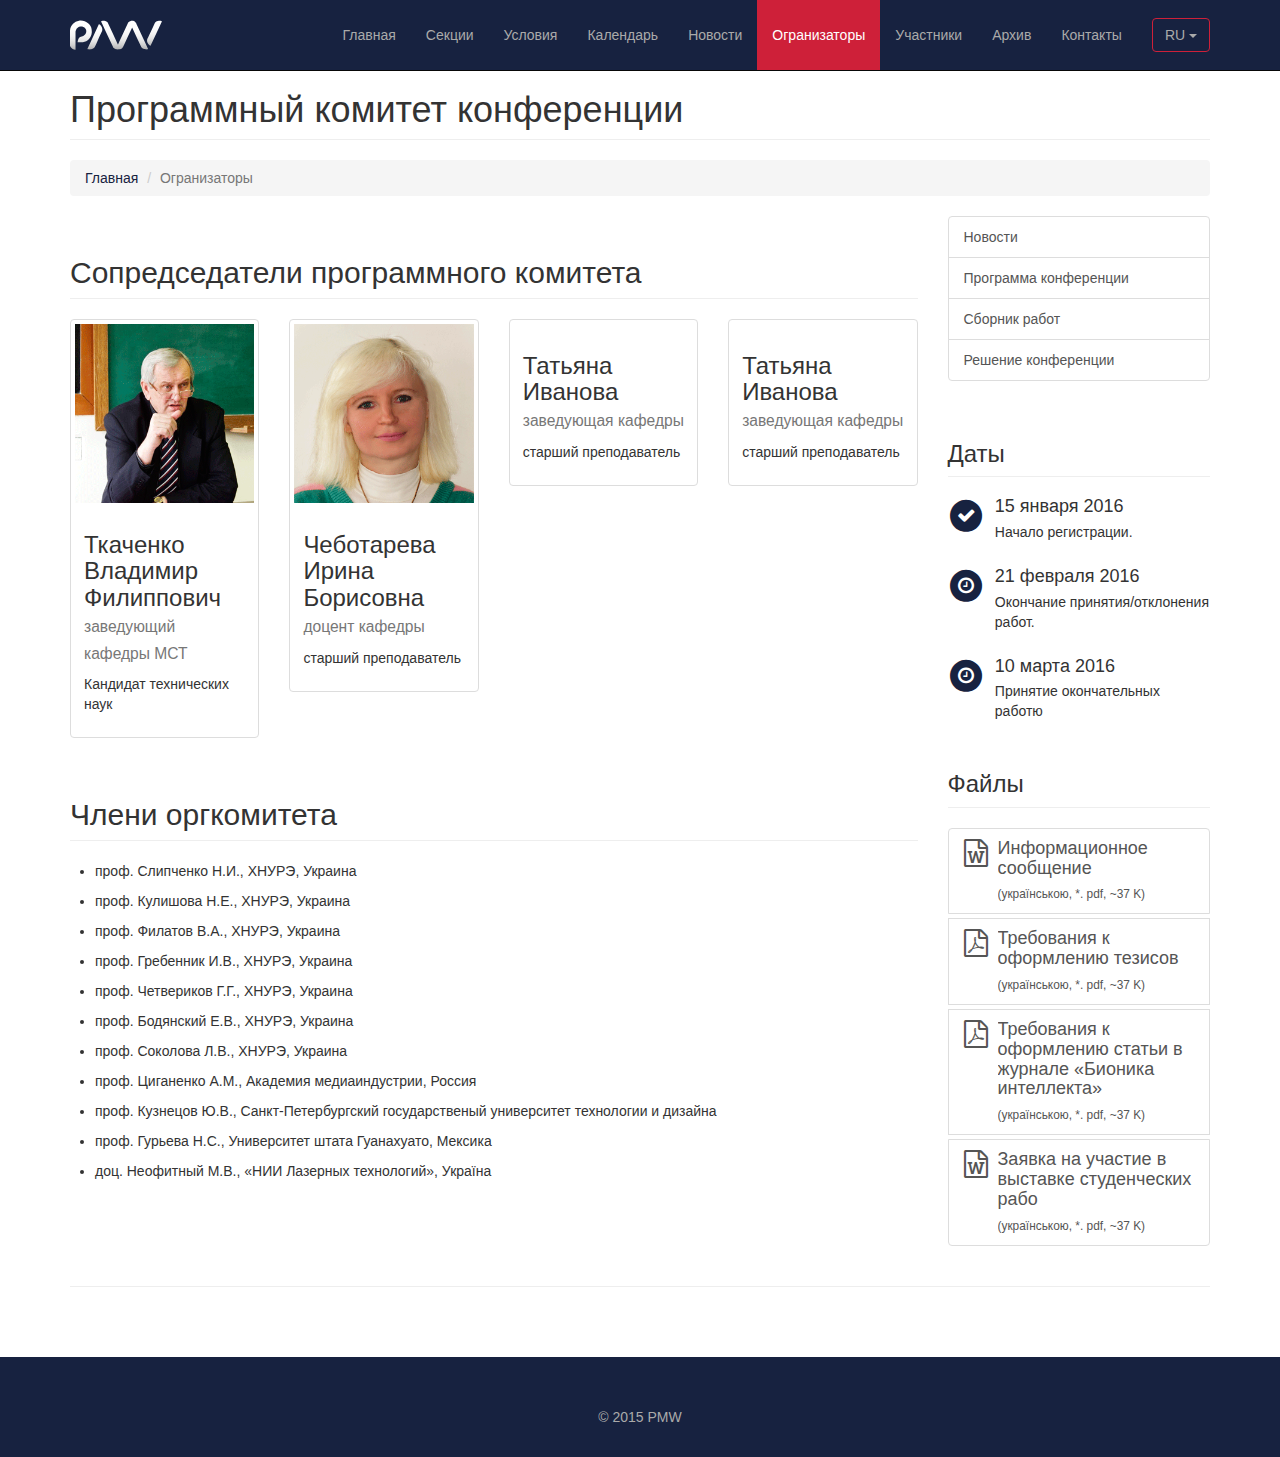
==== commission_2.html @ bde9b56a "Initial commit" ====
<!DOCTYPE html>
<html lang="en">

<head>

    <meta charset="utf-8">
    <meta http-equiv="X-UA-Compatible" content="IE=edge">
    <meta name="viewport" content="width=device-width, initial-scale=1">
    <meta name="description" content="">
    <meta name="author" content="">

    <title>Конференция в Харьковском национальном университете радиоэлектроники</title>

    <!-- Bootstrap Core CSS -->
    <link href="css/bootstrap.min.css" rel="stylesheet">

    <!-- Custom CSS -->
    <link href="css/modern-business.css" rel="stylesheet">

    <!-- Custom Fonts -->
    <link href="font-awesome-4.4.0/css/font-awesome.min.css" rel="stylesheet" type="text/css">


    <!-- Bootstrap remake CSS -->
    <link href="css/bootstrap-theme.min" rel="stylesheet">

    <!-- Bootstrap remake2 CSS -->
    <link href="css/bootstrap-theme" rel="stylesheet">

    <!-- Favicon -->
    <link rel="shortcut icon" href="img/favicon.png">

    <!-- HTML5 Shim and Respond.js IE8 support of HTML5 elements and media queries -->
    <!-- WARNING: Respond.js doesn't work if you view the page via file:// -->
    <!--[if lt IE 9]>
        <script src="https://oss.maxcdn.com/libs/html5shiv/3.7.0/html5shiv.js"></script>
        <script src="https://oss.maxcdn.com/libs/respond.js/1.4.2/respond.min.js"></script>
    <![endif]-->

</head>

<body>

    <!-- Navigation -->
    <nav class="navbar navbar-inverse navbar-fixed-top" role="navigation">
        <div class="container">
            <!-- Brand and toggle get grouped for better mobile display -->
            <div class="navbar-header">
                <button type="button" class="navbar-toggle" data-toggle="collapse" data-target="#bs-example-navbar-collapse-1">
                    <span class="sr-only">Toggle navigation</span>
                    <span class="icon-bar"></span>
                    <span class="icon-bar"></span>
                    <span class="icon-bar"></span>
                </button>
                <a class="navbar-brand" href="index.html"><img class="logo" src="img/logo.svg"  alt="logo"></img></a>
            </div>
            <!-- Collect the nav links, forms, and other content for toggling -->
            <div class="collapse navbar-collapse" id="bs-example-navbar-collapse-1">
                <ul class="nav navbar-nav navbar-right">
                    <li>
                        <a href="index.html">Главная</a>
                    </li>
                    <li>
                        <a href="sections.html">Секции</a>
                    </li>
                    <li>
                        <a href="rules.html">Условия</a>
                    </li>
                    <li>
                        <a href="calendar.html">Календарь</a>
                    </li>
                    <li>
                        <a href="news.html">Новости</a>
                    </li>

                    <li class="active">
                        <a href="commission_2.html">Огранизаторы</a>
                    </li>
                    <li>
                        <a href="participants.html">Участники</a>
                    </li>
                    <li>
                        <a href="archive.html">Архив</a>
                    </li>
                    <li>
                        <a href="contact.html">Контакты</a>
                    </li>
                    <li class="li-language">
                        <div class="btn-group group-language">
                            <button type="button" class="btn btn-default dropdown-toggle" data-toggle="dropdown" aria-haspopup="true" aria-expanded="false">
                            RU <span class="caret"></span>
                            </button>
                            <ul class="dropdown-menu">
                                <li><a href="#">RU</a></li>
                                <li><a href="#">UA</a></li>
                                <li><a href="#">EN</a></li>
                            </ul>
                        </div>
                    </li>
                </ul>
            </div>
            <!-- /.navbar-collapse -->
        </div>
        <!-- /.container -->
    </nav>

    <!-- Page Content -->
    <div class="container">

        <!-- Page Heading/Breadcrumbs -->
        <div class="row">
            <div class="col-sm-12">
                <h1 class="page-header">Программный комитет конференции
                </h1>
                <ol class="breadcrumb">
                    <li><a href="index.html">Главная</a>
                    </li>
                    <li class="active">Огранизаторы</li>
                </ol>
            </div>

        <!-- /.row -->

        <!-- Team Members -->
        <div class="col-sm-9 del-pad-x">
            <div class="col-sm-12">
                <h2 class="page-header">Сопредседатели программного комитета</h2>
            </div>
            <div class="col-sm-12 del-pad-x">
            <div class="col-lg-3 col-md-4 col-sm-6">
                <div class="thumbnail">
                    <img class="img-responsive" src="img/teachers/tkachenko2.png" alt="">
                    <div class="caption">
                        <h3>Ткаченко Владимир Филиппович<br>
                            <small>заведующий кафедры МСТ</small>
                        </h3>
                        <p>Кандидат технических наук</p>
                    </div>
                </div>
            </div>
            <div class="col-lg-3 col-md-4 col-sm-6">
                <div class="thumbnail">
                    <img class="img-responsive" src="img/teachers/chebotareva2.png" alt="">
                    <div class="caption">
                        <h3>Чеботарева Ирина Борисовна<br>
                            <small>доцент кафедры</small>
                        </h3>
                        <p>старший преподаватель</p>
                    </div>
                </div>
            </div>
            <div class="col-lg-3 col-md-4 col-sm-6">
                <div class="thumbnail">
                    <img class="img-responsive" src="http://placehold.it/300x300" alt="">
                    <div class="caption">
                        <h3>Татьяна Иванова<br>
                            <small>заведующая кафедры</small>
                        </h3>
                        <p>старший преподаватель</p>
                    </div>
                </div>
            </div>
            <div class="col-lg-3 col-md-4 col-sm-6">
                <div class="thumbnail">
                    <img class="img-responsive" src="http://placehold.it/300x300" alt="">
                    <div class="caption">
                        <h3>Татьяна Иванова<br>
                            <small>заведующая кафедры</small>
                        </h3>
                        <p>старший преподаватель</p>
                    </div>
                </div>
            </div>
        </div>


            <div class="col-sm-12">
                <h2 class="page-header">Члени оргкомитета</h2>
            </div>
            <div class="col-sm-12 del-pad-x">
                <ul class="pad-bot-10">
                    <li>
                    проф. Слипченко Н.И., ХНУРЭ, Украина 
                    <li>
                    проф. Кулишова Н.Е., ХНУРЭ, Украина
                    <li>
                    проф. Филатов В.А., ХНУРЭ, Украина
                    <li>
                    проф. Гребенник И.В., ХНУРЭ, Украина 
                    <li>
                    проф. Четвериков Г.Г., ХНУРЭ, Украина
                    <li>
                    проф. Бодянский Е.В., ХНУРЭ, Украина
                    <li>
                    проф. Соколова Л.В., ХНУРЭ, Украина
                    <li>
                    проф. Циганенко А.М., Академия медиаиндустрии, Россия
                    <li>
                    проф. Кузнецов Ю.В., Санкт-Петербургский государственый университет технологии и дизайна 
                    <li>
                    проф. Гурьева Н.С., Университет штата Гуанахуато, Мексика 
                    <li>
                    доц. Неофитный М.В., «НИИ Лазерных технологий», Україна
                    </li>
                </ul>
                </div>
        </div>
        
        <hr>
                <!-- Sidebar Column -->
            <div class="col-sm-3 del-pad-x">
                <div class="col-sm-12">
                    <div class="list-group">
                        <a href="news.html" class="list-group-item">Новости</a>
                        <a href="#" class="list-group-item">Программа конференции</a>
                        <a href="#" class="list-group-item">Сборник работ</a>
                        <a href="#" class="list-group-item">Решение конференции</a>
                    </div>
                </div>

                <!-- Date Column -->
                <div class="col-sm-12">
                        <h3 class="page-header">Даты</h3>
                </div>
                <div class="col-sm-12">
                    <div class="media">
                        <div class="pull-left">
                            <span class="fa-stack fa-lg">
                                <i class="fa fa-circle fa-stack-2x text-primary"></i>
                                <i class="fa fa-check fa-stack-1x fa-inverse"></i>
                            </span> 
                        </div>
                        <div class="media-body">
                            <h4 class="media-heading">15 января 2016</h4>
                            <p>Начало регистрации.</p>
                        </div>
                    </div>
                    <div class="media">
                        <div class="pull-left">
                            <span class="fa-stack fa-lg">
                                <i class="fa fa-circle fa-stack-2x text-primary"></i>
                                <i class="fa fa-clock-o fa-stack-1x fa-inverse"></i>
                            </span> 
                        </div>
                        <div class="media-body">
                            <h4 class="media-heading">21 февраля 2016</h4>
                            <p>Окончание принятия/отклонения работ. </p>
                        </div>
                    </div>
                    <div class="media">
                        <div class="pull-left">
                            <span class="fa-stack fa-lg">
                                <i class="fa fa-circle fa-stack-2x text-primary"></i>
                                <i class="fa fa-clock-o fa-stack-1x fa-inverse"></i>
                            </span> 
                        </div>
                        <div class="media-body">
                            <h4 class="media-heading">10 марта 2016</h4>
                            <p>Принятие окончательных работю</p>
                        </div>
                    </div>
                </div>


                <!-- Download Column -->
                <div class="col-sm-12">
                    <h3 class="page-header">Файлы</h3>
                </div>
                <div class="col-sm-12">
                    <div class="list-group">
                        <a href="index.html" class="list-group-item media">
                            <div class="pull-left">
                                <i class="fa fa-file-word-o fa-2x"></i>
                            </div>
                            <div class="media-body">
                                <h4 class="media-heading">Информационное сообщение</h4>
                                <small>(українською, *. pdf, ~37 K)</small>
                            </div>
                        </a>
                        <a href="index.html" class="list-group-item media mg-tp">
                            <div class="pull-left">
                                <i class="fa fa-file-pdf-o fa-2x"></i>
                            </div>
                            <div class="media-body">
                                <h4 class="media-heading">Требования к оформлению тезисов</h4>
                                <small>(українською, *. pdf, ~37 K)</small>
                            </div>
                        </a>
                        <a href="index.html" class="list-group-item media mg-tp">
                            <div class="pull-left">
                                <i class="fa fa-file-pdf-o fa-2x"></i>
                            </div>
                            <div class="media-body">
                                <h4 class="media-heading">Требования к оформлению статьи в журнале «Бионика интеллекта»</h4>
                                <small>(українською, *. pdf, ~37 K)</small>
                            </div>
                        </a>
                        <a href="index.html" class="list-group-item media mg-tp">
                            <div class="pull-left">
                                <i class="fa fa-file-word-o fa-2x"></i>
                            </div>
                            <div class="media-body">
                                <h4 class="media-heading">Заявка на участие в выставке студенческих рабо</h4>
                                <small>(українською, *. pdf, ~37 K)</small>
                            </div>
                        </a>
                    </div>
                </div>


            </div>

        </div>



        <!-- /.row -->

        <hr>

    </div>
    <!-- /.container -->
        <!-- Footer -->
    <footer>
        <div class="col-sm-12">
            <center>&copy; 2015 PMW </center>
        </div>
    </footer>


    <!-- jQuery Version 1.11.0 -->
    <script src="js/jquery-1.11.0.js"></script>

    <!-- Bootstrap Core JavaScript -->
    <script src="js/bootstrap.min.js"></script>

</body>

</html>
---- css/modern-business.css ----
/*!
 * Start Bootstrap - Modern Business HTML Template (http://startbootstrap.com)
 * Code licensed under the Apache License v2.0.
 * For details, see http://www.apache.org/licenses/LICENSE-2.0.
 */

/* Global Styles */

html,
body {
    height: 100%;
}

body {
    padding-top: 50px; /* Required padding for .navbar-fixed-top. Remove if using .navbar-static-top. Change if height of navigation changes. */
}

.img-portfolio {
    margin-bottom: 30px;
}

.img-hover:hover {
    opacity: 0.8;
}

/* Home Page Carousel */

header.carousel {
    height: 50%;
}

header.carousel .item,
header.carousel .item.active,
header.carousel .carousel-inner {
    height: 100%;
}

header.carousel .fill {
    width: 100%;
    height: 100%;
    background-position: center;
    background-size: cover;
}






#myCarousel {
    margin-top: -50px;
}


/* MENU */
.navbar-brand {
    min-height: 70px;
}
.navbar-header>a {
    padding-top: 20px;
}
.nav>li>a {
    padding-top: 25px;
}

.navbar {
    min-height: 70px;
}

.navbar-inverse {
    background-color: rgba(23,34,64,1);
}

.navbar-inverse .navbar-nav>li>a {
    color: #aaa;
}

.navbar-inverse .navbar-brand {
    color: #aaa;
}

.carousel-indicators .active,
.blue-button:hover,
.blue-button:focus,
.red-hover:hover,
.red-hover:focus,
.list-group > a:hover,
.list-group > a:focus,
.navbar-inverse .navbar-nav>.active>a, 
.navbar-inverse .navbar-nav>.active>a:hover, 
.navbar-inverse .navbar-nav>.active>a:focus,
.li-language .btn-default:hover {
    color: #fff;
    background-color: #CE2039; /* red*/
    -webkit-transition: 0.3s ease-in-out;  
    -moz-transition: 0.3s ease-in-out; 
    -o-transition: 0.3s ease-in-out;   
    -ms-transition: 0.3s ease-in-out;   
    transition: 0.3s ease-in-out;  
}

.navbar-right>li>a {
    min-height: 70px;
}

.navbar-inverse .navbar-nav>li>a:hover,
.navbar-inverse .navbar-nav>li>a:focus {
    border-bottom: 5px #CE2039;

}

h2 > a:hover,
h2 > a:focus,
.breadcrumb li > a:hover,
.breadcrumb li > a:focus {
    color: #CE2039;
}

a,
.text-primary,
.breadcrumb li > a {
    color: #172240; /* dark-blue */
}

.logo {
    max-height: 30px;
    max-width: 92px;
    width: 92px;
    height: 30px;
    display: block;
}
 /* burger-menu*/
.navbar-inverse .navbar-toggle, 
.navbar-inverse .navbar-toggle {
    background-color: #ddd;
}

.navbar-inverse .navbar-toggle .icon-bar {
    background-color: #172240;
}

.navbar-inverse .navbar-toggle:hover, 
.navbar-inverse .navbar-toggle:focus {
    background-color: #CE2039;
}





/*  Language */
.selectContainer {
     padding-top: 18px;
}
.selectContainer .form-group-sm, .selectContainer .form-control {
    font-size: 12px;
    color: #aaa;
    background-color: #172240;
    border: 1px solid #CE2039;
}

.selectContainer .form-control:hover,
.selectContainer .form-control:focus {
    background-color: #CE2039;
    color: #fff;
}

/*
.blue-hover:hover,
.blue-hover:focus {
    color: #aaa;
    background-color: #172240;
}*/

option {
    line-height: 1.5em;
    color: #000;
    background-color: #ffffff;
    padding-top: 15px;
    margin-top: 15px;
    white-space: pre;
    min-height: 1.2em;

}

.li-language {
    padding: 0 15px;
}

.day{
    width: 70px;
}

.month{
    width: 120px;
}
.year{
    width: 90px;
}



/*Language 2*/

.group-language {
    padding-top: 18px;
}

.group-language .btn-default {
    color: #aaa;
    background-color: #172240;
    border-color: #CE2039;
}

.dropdown-menu {
    min-width: 50px;
}

.dropdown-menu>li>a{
    padding: 3px 18px;
}

ul.dropdown-menu > li > a:hover,
ul.dropdown-menu > li > a:focus{
    background-color: #CE2039;
    color: #fff;
}
/*margin < */
.mg-tp {
    margin-top: 5px;
}

.mg-tp-40 {
    margin-top: 40px;
}

.mg-tp-70 {
    margin-top: 70px;
}

.mg-tp-70 {
    margin-top: 70px;
}

.pad-tp-70 {
    padding-top: 70px;
}

.mg-tp-20 {
    margin-top: 20px;
}

.del-pad-x {
    padding-left: 0;
    padding-right: 0;
}

.pad-bot-10 > li{
    padding-bottom: 10px;
}

.del-mar-bot {
    margin-bottom: 0;
}
.pad-left-20 {
    padding-left: 20px;
}
.pad-left-5 {
    padding-left: 50px;
}

.hover-color >a:hover,
.hover-color >a:focus {
    color: #fff;
    background-color: #CE2039;
}

.blue-button {
    color: #fff;
    background-color: #172240;
}

.hr-for-mobile {
        visibility: hidden; 
    }

@media (max-width: 990px) {
    .hr-for-mobile {
        visibility: visible;
    }
}

/* admin*/

#submenu1 li a {
    padding-top: 15px;
}

#submenu1 li a:hover {
    color: #CE2039;
}
.jumbotron {
    background-color: inherit;
    padding: 0;
}
.vertical-center {
    min-height: 50%;  /* Fallback for browsers do NOT support vh unit */
    min-height: 50vh; /* These two lines are counted as one :-)       */

    display: flex;
    align-items: center;
}

/* Footer */
footer {
    margin-bottom: 0 !important;
    padding: 50px 0;
    background-color: #172240;
    color: #aaa;
}





/* testing sticky footer*/

.footer-push {
    height: 120px;
}

html, body {
    height: 100%;
} 
.wrapper {
    min-height: 100%;
    height: auto !important;
    height: 100%;
    margin: -40px auto -150px auto;
} 
footer { 
    padding-top: 50px;
    height: 100px;
}  





/* 404 Page Styles */

.error-404 {
    font-size: 100px;
}

/* Pricing Page Styles */

.price {
    display: block;
    font-size: 50px;
    line-height: 50px;
}

.price sup {
    top: -20px;
    left: 2px;
    font-size: 20px;
}

.period {
    display: block;
    font-style: italic;
}

.calendar-head {
  vertical-align: middle;
  height: 45px;
}

.hr-min {
    margin-top: 5px;
    margin-bottom: 10px;
}

/* Footer Styles */

footer {
    width: 100%;
    text-align: center;
    margin: 50px 0;
}

/* Responsive Styles */

@media(max-width:991px) {
    .customer-img,
    .img-related {
        margin-bottom: 30px;
    }
}

@media(max-width:767px) {
    .img-portfolio {
        margin-bottom: 15px;
    }

    header.carousel .carousel {
        height: 70%;
    }
}
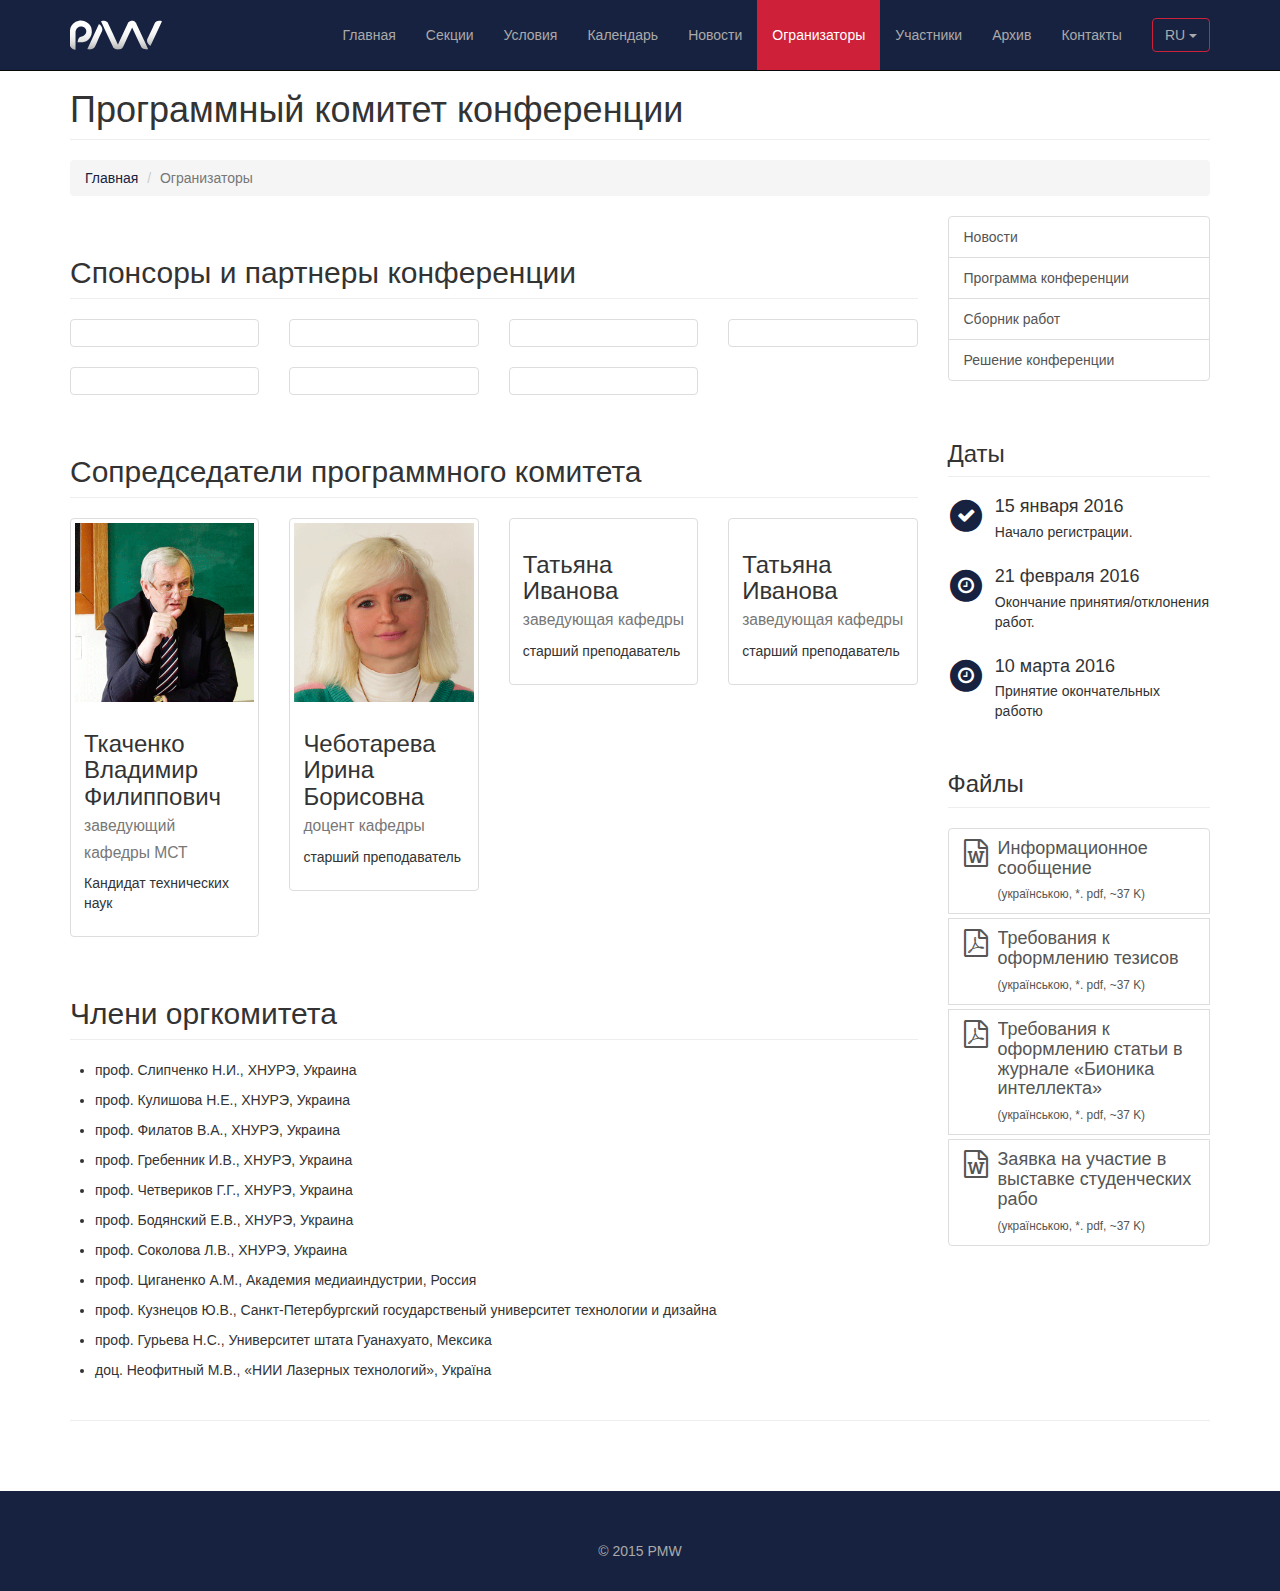
==== commit 361eff4d: "Creating news page and editing news page added" ====
--- a/commission_2.html
+++ b/commission_2.html
@@ -123,6 +123,68 @@
 
         <!-- Team Members -->
         <div class="col-sm-9 del-pad-x">
+
+            <div class="col-sm-12">
+                <h2 class="page-header">Спонсоры и партнеры конференции</h2>
+            </div>
+            <div class="col-sm-12 del-pad-x">
+                <div class="col-lg-3 col-md-4 col-sm-6">
+                    <div class="thumbnail">
+                        <img class="img-responsive" src="img/partners/cguenl.png" alt="">
+                        <div class="caption">
+                            <!--<p class="text-center">Санкт-Петербургский государственный университет промышленных технологий и дизайна</p>-->
+                        </div>
+                    </div>
+                </div>
+                <div class="col-lg-3 col-md-4 col-sm-6">
+                    <div class="thumbnail">
+                        <img class="img-responsive" src="img/partners/sutd.png" alt="">
+                        <div class="caption">
+                            <!--<p class="text-center">Санкт-Петербургский государственный университет промышленных технологий и дизайна</p>-->
+                        </div>
+                    </div>
+                </div>
+                <div class="col-lg-3 col-md-4 col-sm-6">
+                    <div class="thumbnail">
+                        <img class="img-responsive" src="img/partners/mgup.png" alt="">
+                        <div class="caption">
+                            <!--<p class="text-center">Московский государственный университет печати (РФ)</p>-->
+                        </div>
+                    </div>
+                </div>
+                <div class="col-lg-3 col-md-4 col-sm-6">
+                    <div class="thumbnail">
+                        <img class="img-responsive" src="img/partners/min.png" alt="">
+                        <div class="caption">
+                            <!--<p class="text-center">Министерство образования и науки Украины</p>-->
+                        </div>
+                    </div>
+                </div>
+                <div class="col-lg-3 col-md-4 col-sm-6">
+                    <div class="thumbnail">
+                        <img class="img-responsive" src="img/partners/bgty.png" alt="">
+                        <div class="caption">
+                            <!--<p class="text-center">Белорусский государственный технологический университет (Белоруссия)</p>-->
+                        </div>
+                    </div>
+                </div>
+                <div class="col-lg-3 col-md-4 col-sm-6">
+                    <div class="thumbnail">
+                        <img class="img-responsive" src="img/partners/kpi.png" alt="">
+                        <div class="caption">
+                            <!--<p class="text-center">Национальный технический университет Украины «Киевский политехнический институт</p>-->
+                        </div>
+                    </div>
+                </div>
+                <div class="col-lg-3 col-md-4 col-sm-6">
+                    <div class="thumbnail">
+                        <img class="img-responsive" src="img/partners/yad.png" alt="">
+                        <div class="caption">
+                            <!--<p class="text-center"></p>-->
+                        </div>
+                    </div>
+                </div>
+            </div>
             <div class="col-sm-12">
                 <h2 class="page-header">Сопредседатели программного комитета</h2>
             </div>
